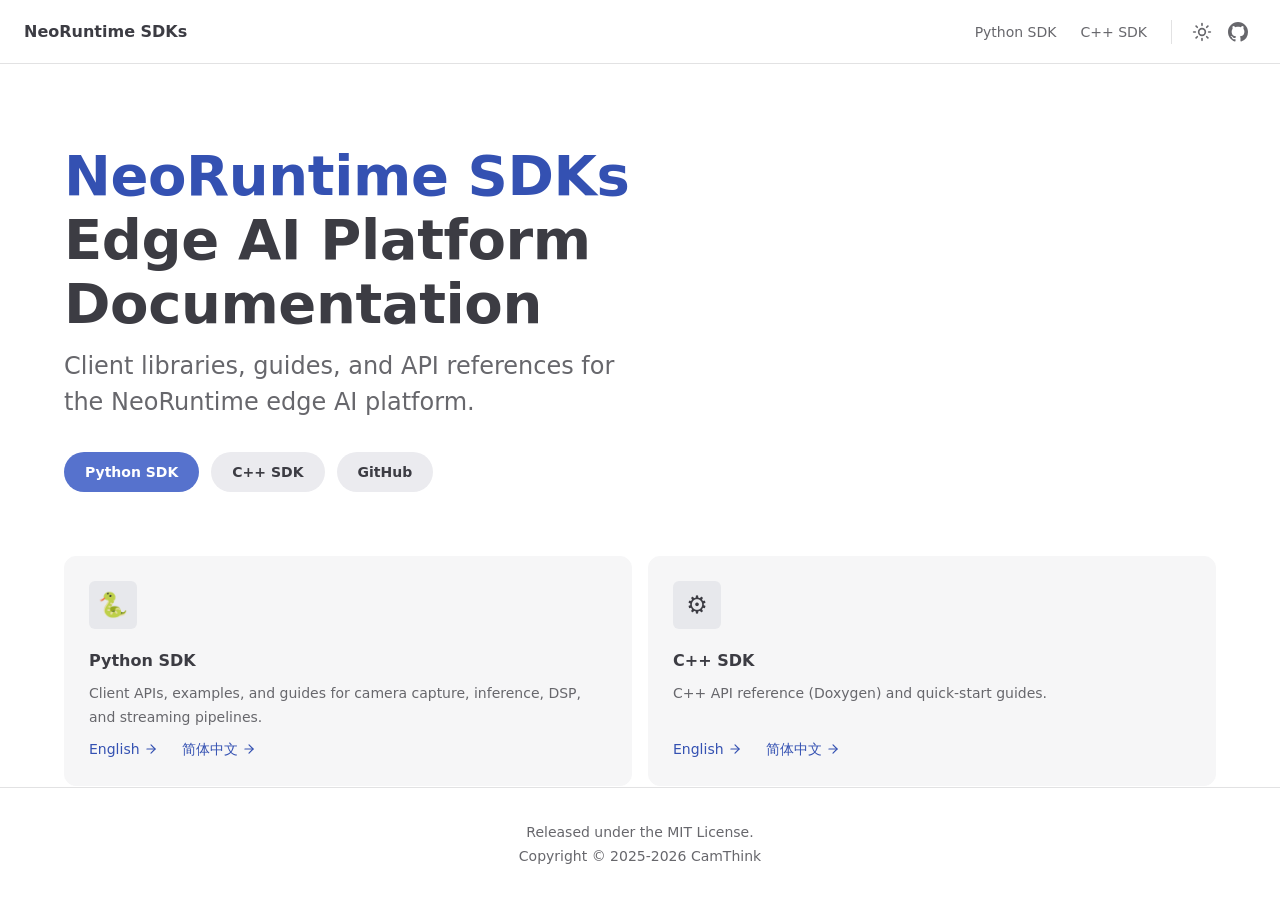
==== site/index.html @ 78eb20ee "docs(site): restyle landing and language pages to match NE301 VitePress theme Move the hand-written " ====
<!doctype html>
<html lang="en">
  <head>
    <meta charset="utf-8">
    <meta name="viewport" content="width=device-width, initial-scale=1">
    <title>NeoRuntime SDKs</title>
    <meta name="description" content="Developer documentation for building applications on the NeoRuntime edge AI platform.">
    <script>
      // Mirrors VitePress appearance handling (same localStorage key), so the
      // light/dark choice carries over from the NE301 docs on the same origin.
      (function () {
        var saved = null;
        try { saved = localStorage.getItem('vitepress-theme-appearance'); } catch (e) {}
        var dark = saved ? saved === 'dark' : window.matchMedia('(prefers-color-scheme: dark)').matches;
        if (dark) document.documentElement.classList.add('dark');
      })();
    </script>
    <style>
      /* VitePress default-theme tokens, taken from the deployed NE301 site. */
      :root {
        color-scheme: light;
        --vp-c-white: #ffffff;
        --vp-c-bg: #ffffff;
        --vp-c-bg-alt: #f6f6f7;
        --vp-c-bg-soft: #f6f6f7;
        --vp-c-text-1: #3c3c43;
        --vp-c-text-2: #67676c;
        --vp-c-text-3: #6a6a71;
        --vp-c-divider: #e2e2e3;
        --vp-c-gutter: #e2e2e3;
        --vp-c-brand-1: #3451b2;
        --vp-c-brand-2: #3a5ccc;
        --vp-c-brand-3: #5672cd;
        --vp-c-default-1: #dddde3;
        --vp-c-default-2: #e4e4e9;
        --vp-c-default-3: #ebebef;
        --vp-c-default-soft: rgba(142, 150, 170, 0.14);
        --vp-nav-height: 64px;
        --vp-font-family-base: "Inter", ui-sans-serif, system-ui, sans-serif,
          "Apple Color Emoji", "Segoe UI Emoji", "Segoe UI Symbol", "Noto Color Emoji";
      }
      .dark {
        color-scheme: dark;
        --vp-c-bg: #1b1b1f;
        --vp-c-bg-alt: #161618;
        --vp-c-bg-soft: #202127;
        --vp-c-text-1: #dfdfd6;
        --vp-c-text-2: #98989f;
        --vp-c-text-3: #929295;
        --vp-c-divider: #2e2e32;
        --vp-c-gutter: #000000;
        --vp-c-brand-1: #a8b1ff;
        --vp-c-brand-2: #5c73e7;
        --vp-c-brand-3: #3e63dd;
        --vp-c-default-1: #515c67;
        --vp-c-default-2: #414853;
        --vp-c-default-3: #32363f;
        --vp-c-default-soft: rgba(101, 117, 133, 0.16);
      }
      * { box-sizing: border-box; }
      html { scroll-behavior: smooth; }
      body {
        margin: 0;
        min-height: 100vh;
        display: flex;
        flex-direction: column;
        background: var(--vp-c-bg);
        color: var(--vp-c-text-1);
        font-family: var(--vp-font-family-base);
        font-size: 16px;
        line-height: 24px;
        -webkit-font-smoothing: antialiased;
        -moz-osx-font-smoothing: grayscale;
      }
      main { flex: 1; }

      /* NavBar */
      .nav {
        position: sticky;
        top: 0;
        z-index: 10;
        height: var(--vp-nav-height);
        border-bottom: 1px solid var(--vp-c-gutter);
        background: var(--vp-c-bg);
      }
      .nav-inner {
        display: flex;
        align-items: center;
        justify-content: space-between;
        height: 100%;
        max-width: calc(1440px - 64px);
        margin: 0 auto;
        padding: 0 24px;
      }
      .brand {
        display: flex;
        align-items: center;
        height: 100%;
        font-size: 16px;
        font-weight: 600;
        color: var(--vp-c-text-1);
        text-decoration: none;
      }
      .nav-right { display: flex; align-items: center; }
      .menu-link {
        padding: 0 12px;
        line-height: var(--vp-nav-height);
        font-size: 14px;
        font-weight: 500;
        color: var(--vp-c-text-2);
        text-decoration: none;
        transition: color 0.25s;
      }
      .menu-link:hover { color: var(--vp-c-brand-1); }
      .divider { width: 1px; height: 24px; margin: 0 12px; background: var(--vp-c-divider); }
      .nav-action {
        display: flex;
        align-items: center;
        justify-content: center;
        width: 36px;
        height: 36px;
        padding: 0;
        border: 0;
        background: transparent;
        color: var(--vp-c-text-2);
        cursor: pointer;
        transition: color 0.25s;
      }
      .nav-action:hover { color: var(--vp-c-text-1); }
      .icon-sun { display: block; }
      .icon-moon { display: none; }
      .dark .icon-sun { display: none; }
      .dark .icon-moon { display: block; }

      /* Hero */
      .hero { padding: 48px 24px; }
      .hero-inner { max-width: 1152px; margin: 0 auto; }
      .heading { display: flex; flex-direction: column; margin: 0; }
      .heading .name,
      .heading .text {
        margin: 0;
        font-size: 32px;
        line-height: 40px;
        font-weight: 700;
        letter-spacing: -0.4px;
        max-width: 576px;
        white-space: pre-wrap;
      }
      .heading .name { color: var(--vp-c-brand-1); }
      .heading .text { color: var(--vp-c-text-1); }
      .tagline {
        margin: 0;
        padding-top: 12px;
        max-width: 576px;
        font-size: 18px;
        line-height: 28px;
        font-weight: 500;
        color: var(--vp-c-text-2);
        white-space: pre-wrap;
      }
      .actions {
        display: flex;
        flex-wrap: wrap;
        justify-content: center;
        margin: -6px;
        padding-top: 24px;
      }
      .action { padding: 6px; }

      /* VPButton (medium) */
      .vp-button {
        display: inline-block;
        padding: 0 20px;
        border: 1px solid transparent;
        border-radius: 20px;
        line-height: 38px;
        font-size: 14px;
        font-weight: 600;
        text-align: center;
        white-space: nowrap;
        text-decoration: none;
        transition: color 0.25s, border-color 0.25s, background-color 0.25s;
      }
      .vp-button.brand { background: var(--vp-c-brand-3); color: var(--vp-c-white); }
      .vp-button.brand:hover { background: var(--vp-c-brand-2); }
      .vp-button.alt { background: var(--vp-c-default-3); color: var(--vp-c-text-1); }
      .vp-button.alt:hover { background: var(--vp-c-default-2); }

      /* Features */
      .features { padding: 0 24px; }
      .features-inner { max-width: 1152px; margin: 0 auto; }
      .items { display: flex; flex-wrap: wrap; margin: -8px; }
      .item { flex: 1 1 320px; padding: 8px; }
      .box {
        display: flex;
        flex-direction: column;
        height: 100%;
        padding: 24px;
        border: 1px solid var(--vp-c-bg-soft);
        border-radius: 12px;
        background: var(--vp-c-bg-soft);
        transition: border-color 0.25s, background-color 0.25s;
      }
      .box:hover { border-color: var(--vp-c-brand-1); }
      .feature-icon {
        display: flex;
        align-items: center;
        justify-content: center;
        width: 48px;
        height: 48px;
        margin-bottom: 20px;
        border-radius: 6px;
        background: var(--vp-c-default-soft);
        font-size: 24px;
      }
      .feature-title {
        margin: 0;
        font-size: 16px;
        line-height: 24px;
        font-weight: 600;
        color: var(--vp-c-text-1);
      }
      .feature-details {
        flex-grow: 1;
        margin: 0;
        padding-top: 8px;
        font-size: 14px;
        line-height: 24px;
        font-weight: 500;
        color: var(--vp-c-text-2);
      }
      .link-list { display: flex; flex-wrap: wrap; gap: 4px 24px; padding-top: 8px; }
      .link-text {
        display: flex;
        align-items: center;
        font-size: 14px;
        font-weight: 500;
        color: var(--vp-c-brand-1);
        text-decoration: none;
      }
      .link-text:hover { text-decoration: underline; }
      .link-text svg { margin-left: 4px; }

      /* Footer */
      .footer {
        padding: 32px 24px;
        border-top: 1px solid var(--vp-c-gutter);
        background: var(--vp-c-bg);
      }
      .footer-inner { max-width: 1440px; margin: 0 auto; text-align: center; }
      .footer p { margin: 0; font-size: 14px; line-height: 24px; font-weight: 500; color: var(--vp-c-text-2); }

      @media (min-width: 480px) {
        .tagline { font-size: 20px; line-height: 32px; }
      }
      @media (min-width: 960px) {
        .menu-link { display: inline-block; }
        .hero { padding: 80px 48px 64px; }
        .features { padding: 0 48px; }
        .heading .name,
        .heading .text { font-size: 48px; line-height: 56px; }
        .tagline { font-size: 24px; line-height: 36px; }
        .actions { justify-content: flex-start; padding-top: 32px; }
      }
      @media (min-width: 1280px) {
        .hero { padding: 80px 64px 64px; }
        .features { padding: 0 64px; }
        .heading .name,
        .heading .text { font-size: 56px; line-height: 64px; }
      }
      @media (max-width: 959px) {
        .menu-link { display: none; }
      }
    </style>
  </head>
  <body>
    <header class="nav">
      <div class="nav-inner">
        <a class="brand" href="./">NeoRuntime SDKs</a>
        <div class="nav-right">
          <a class="menu-link" href="./python/en/">Python SDK</a>
          <a class="menu-link" href="./cpp/en/">C++ SDK</a>
          <span class="divider"></span>
          <button class="nav-action" type="button" aria-label="Toggle dark mode" onclick="toggleAppearance()">
            <svg class="icon-sun" xmlns="http://www.w3.org/2000/svg" width="20" height="20" viewBox="0 0 24 24" fill="none" stroke="currentColor" stroke-width="2" stroke-linecap="round" stroke-linejoin="round"><circle cx="12" cy="12" r="4"/><path d="M12 2v2"/><path d="M12 20v2"/><path d="m4.93 4.93 1.41 1.41"/><path d="m17.66 17.66 1.41 1.41"/><path d="M2 12h2"/><path d="M20 12h2"/><path d="m6.34 17.66-1.41 1.41"/><path d="m19.07 4.93-1.41 1.41"/></svg>
            <svg class="icon-moon" xmlns="http://www.w3.org/2000/svg" width="20" height="20" viewBox="0 0 24 24" fill="none" stroke="currentColor" stroke-width="2" stroke-linecap="round" stroke-linejoin="round"><path d="M12 3a6 6 0 0 0 9 9 9 9 0 1 1-9-9Z"/></svg>
          </button>
          <a class="nav-action" href="https://github.com/camthink-ai/neoruntime-sdks" target="_blank" rel="noreferrer" aria-label="GitHub">
            <svg xmlns="http://www.w3.org/2000/svg" width="20" height="20" viewBox="0 0 16 16" fill="currentColor"><path d="M8 0C3.58 0 0 3.58 0 8c0 3.54 2.29 6.53 5.47 7.59.4.07.55-.17.55-.38 0-.19-.01-.82-.01-1.49-2.01.37-2.53-.49-2.69-.94-.09-.23-.48-.94-.82-1.13-.28-.15-.68-.52-.01-.53.63-.01 1.08.58 1.23.82.72 1.21 1.87.87 2.33.66.07-.52.28-.87.51-1.07-1.78-.2-3.64-.89-3.64-3.95 0-.87.31-1.59.82-2.15-.08-.2-.36-1.02.08-2.12 0 0 .67-.21 2.2.82.64-.18 1.32-.27 2-.27s1.36.09 2 .27c1.53-1.04 2.2-.82 2.2-.82.44 1.1.16 1.92.08 2.12.51.56.82 1.27.82 2.15 0 3.07-1.87 3.75-3.65 3.95.29.25.54.73.54 1.48 0 1.07-.01 1.93-.01 2.2 0 .21.15.46.55.38A8.01 8.01 0 0 0 16 8c0-4.42-3.58-8-8-8Z"/></svg>
          </a>
        </div>
      </div>
    </header>

    <main>
      <section class="hero">
        <div class="hero-inner">
          <h1 class="heading"><span class="name">NeoRuntime SDKs</span><span class="text">Edge AI Platform Documentation</span></h1>
          <p class="tagline">Client libraries, guides, and API references for the NeoRuntime edge AI platform.</p>
          <div class="actions">
            <div class="action"><a class="vp-button brand" href="./python/en/">Python SDK</a></div>
            <div class="action"><a class="vp-button alt" href="./cpp/en/">C++ SDK</a></div>
            <div class="action"><a class="vp-button alt" href="https://github.com/camthink-ai/neoruntime-sdks" target="_blank" rel="noreferrer">GitHub</a></div>
          </div>
        </div>
      </section>

      <section class="features" aria-label="SDK documentation">
        <div class="features-inner">
          <div class="items">
            <div class="item">
              <article class="box">
                <div class="feature-icon">🐍</div>
                <h2 class="feature-title">Python SDK</h2>
                <p class="feature-details">Client APIs, examples, and guides for camera capture, inference, DSP, and streaming pipelines.</p>
                <div class="link-list">
                  <a class="link-text" href="./python/en/">English <svg xmlns="http://www.w3.org/2000/svg" width="14" height="14" viewBox="0 0 24 24" fill="none" stroke="currentColor" stroke-width="2" stroke-linecap="round" stroke-linejoin="round"><path d="M5 12h14"/><path d="m12 5 7 7-7 7"/></svg></a>
                  <a class="link-text" href="./python/zh/">简体中文 <svg xmlns="http://www.w3.org/2000/svg" width="14" height="14" viewBox="0 0 24 24" fill="none" stroke="currentColor" stroke-width="2" stroke-linecap="round" stroke-linejoin="round"><path d="M5 12h14"/><path d="m12 5 7 7-7 7"/></svg></a>
                </div>
              </article>
            </div>
            <div class="item">
              <article class="box">
                <div class="feature-icon">⚙️</div>
                <h2 class="feature-title">C++ SDK</h2>
                <p class="feature-details">C++ API reference (Doxygen) and quick-start guides.</p>
                <div class="link-list">
                  <a class="link-text" href="./cpp/en/">English <svg xmlns="http://www.w3.org/2000/svg" width="14" height="14" viewBox="0 0 24 24" fill="none" stroke="currentColor" stroke-width="2" stroke-linecap="round" stroke-linejoin="round"><path d="M5 12h14"/><path d="m12 5 7 7-7 7"/></svg></a>
                  <a class="link-text" href="./cpp/zh/">简体中文 <svg xmlns="http://www.w3.org/2000/svg" width="14" height="14" viewBox="0 0 24 24" fill="none" stroke="currentColor" stroke-width="2" stroke-linecap="round" stroke-linejoin="round"><path d="M5 12h14"/><path d="m12 5 7 7-7 7"/></svg></a>
                </div>
              </article>
            </div>
          </div>
        </div>
      </section>
    </main>

    <footer class="footer">
      <div class="footer-inner">
        <p class="message">Released under the MIT License.</p>
        <p class="copyright">Copyright © 2025-2026 CamThink</p>
      </div>
    </footer>

    <script>
      function toggleAppearance() {
        var dark = document.documentElement.classList.toggle('dark');
        try { localStorage.setItem('vitepress-theme-appearance', dark ? 'dark' : 'light'); } catch (e) {}
      }
    </script>
  </body>
</html>
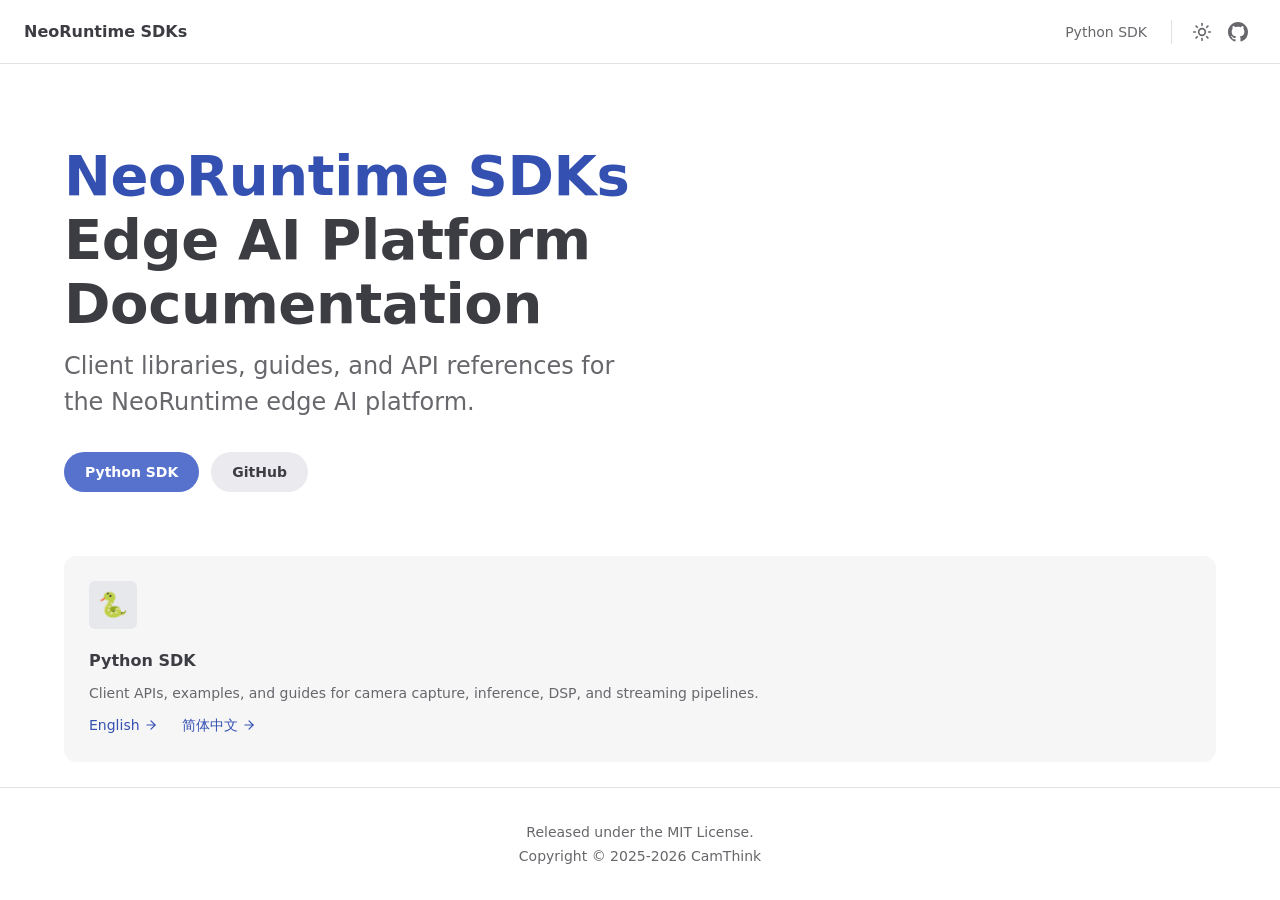
==== commit 4a7c07d0: "chore(sdk): temporarily withdraw the C++ SDK Remove cpp/, its CI workflow, tarball packaging, and Do" ====
--- a/site/index.html
+++ b/site/index.html
@@ -279,7 +279,6 @@
         <a class="brand" href="./">NeoRuntime SDKs</a>
         <div class="nav-right">
           <a class="menu-link" href="./python/en/">Python SDK</a>
-          <a class="menu-link" href="./cpp/en/">C++ SDK</a>
           <span class="divider"></span>
           <button class="nav-action" type="button" aria-label="Toggle dark mode" onclick="toggleAppearance()">
             <svg class="icon-sun" xmlns="http://www.w3.org/2000/svg" width="20" height="20" viewBox="0 0 24 24" fill="none" stroke="currentColor" stroke-width="2" stroke-linecap="round" stroke-linejoin="round"><circle cx="12" cy="12" r="4"/><path d="M12 2v2"/><path d="M12 20v2"/><path d="m4.93 4.93 1.41 1.41"/><path d="m17.66 17.66 1.41 1.41"/><path d="M2 12h2"/><path d="M20 12h2"/><path d="m6.34 17.66-1.41 1.41"/><path d="m19.07 4.93-1.41 1.41"/></svg>
@@ -299,7 +298,6 @@
           <p class="tagline">Client libraries, guides, and API references for the NeoRuntime edge AI platform.</p>
           <div class="actions">
             <div class="action"><a class="vp-button brand" href="./python/en/">Python SDK</a></div>
-            <div class="action"><a class="vp-button alt" href="./cpp/en/">C++ SDK</a></div>
             <div class="action"><a class="vp-button alt" href="https://github.com/camthink-ai/neoruntime-sdks" target="_blank" rel="noreferrer">GitHub</a></div>
           </div>
         </div>
@@ -319,17 +317,6 @@
                 </div>
               </article>
             </div>
-            <div class="item">
-              <article class="box">
-                <div class="feature-icon">⚙️</div>
-                <h2 class="feature-title">C++ SDK</h2>
-                <p class="feature-details">C++ API reference (Doxygen) and quick-start guides.</p>
-                <div class="link-list">
-                  <a class="link-text" href="./cpp/en/">English <svg xmlns="http://www.w3.org/2000/svg" width="14" height="14" viewBox="0 0 24 24" fill="none" stroke="currentColor" stroke-width="2" stroke-linecap="round" stroke-linejoin="round"><path d="M5 12h14"/><path d="m12 5 7 7-7 7"/></svg></a>
-                  <a class="link-text" href="./cpp/zh/">简体中文 <svg xmlns="http://www.w3.org/2000/svg" width="14" height="14" viewBox="0 0 24 24" fill="none" stroke="currentColor" stroke-width="2" stroke-linecap="round" stroke-linejoin="round"><path d="M5 12h14"/><path d="m12 5 7 7-7 7"/></svg></a>
-                </div>
-              </article>
-            </div>
           </div>
         </div>
       </section>
